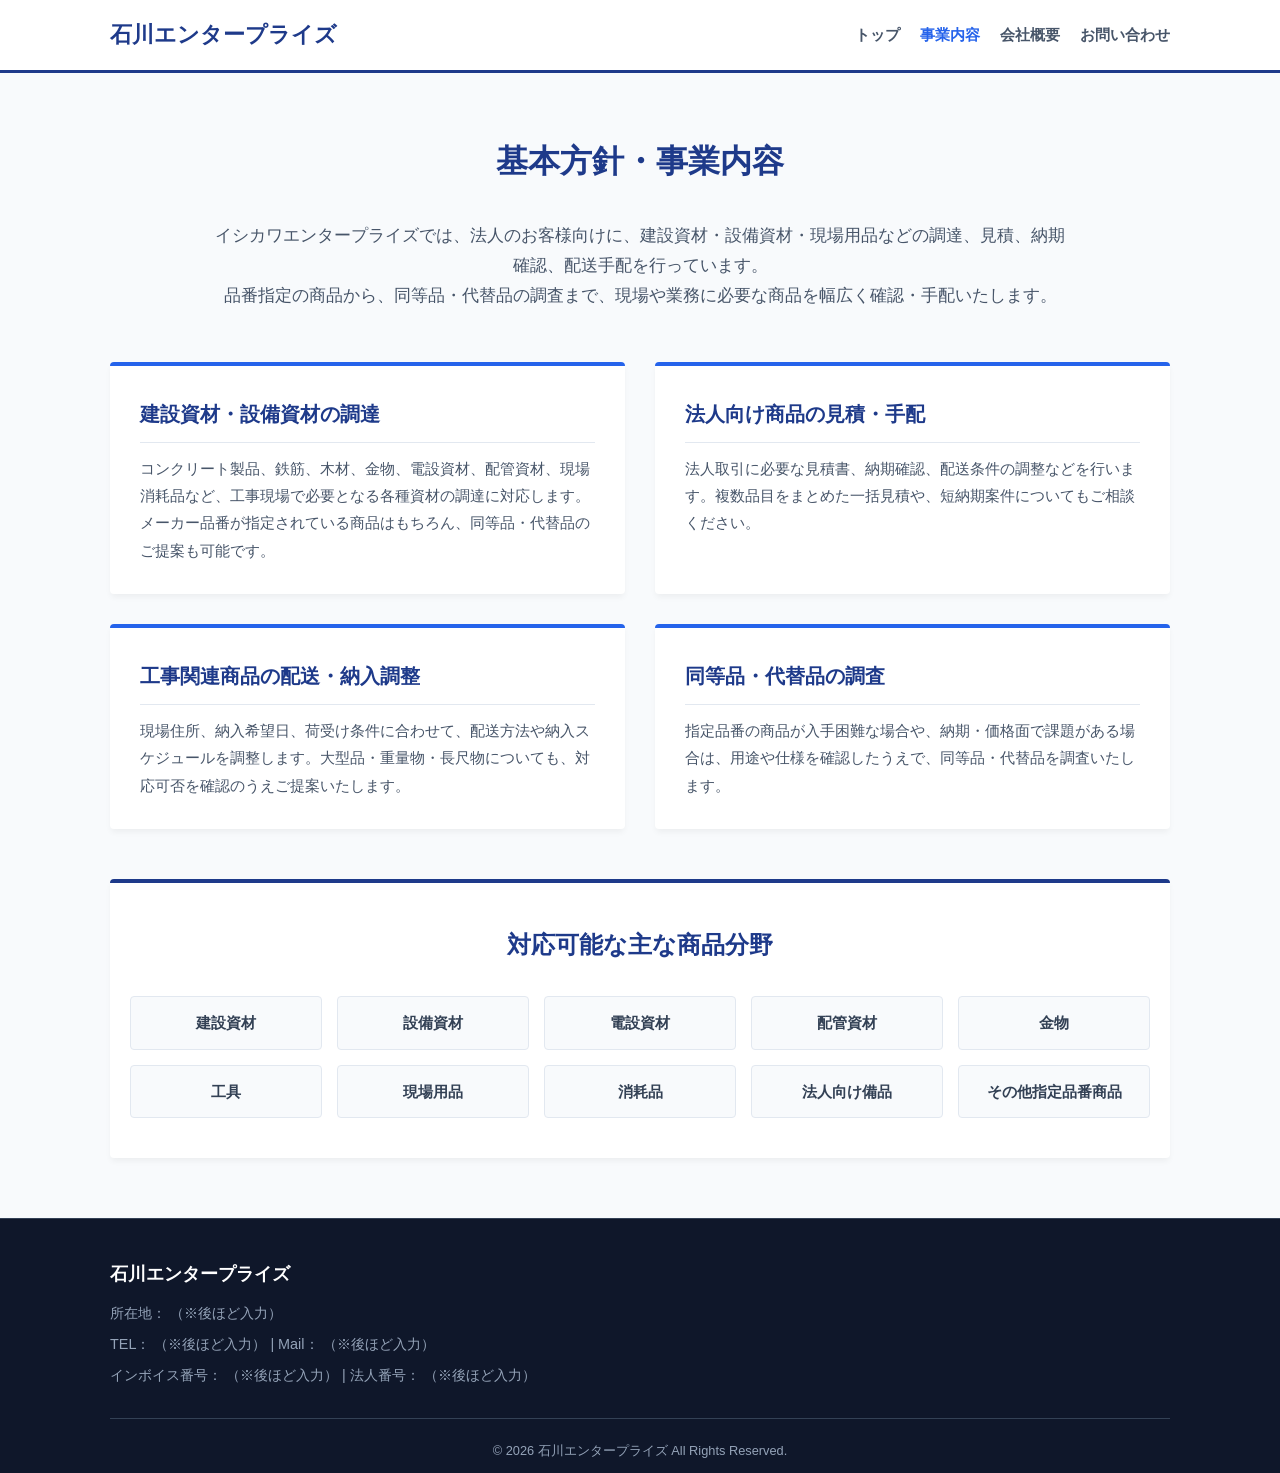
==== business.html @ 78348471 "全4Pの作成完了（お問い合わせフォーム追加）" ====
<!DOCTYPE html>
<html lang="ja">
<head>
    <meta charset="UTF-8">
    <meta name="viewport" content="width=device-width, initial-scale=1.0">
    <title>事業内容｜イシカワエンタープライズ</title>
    <link rel="stylesheet" href="css/style.css">
</head>
<body>

    <header class="site-header">
        <div class="header-container">
            <h1 class="logo">石川エンタープライズ</h1>
            <nav class="nav-menu">
                <ul>
                    <li><a href="index.html">トップ</a></li>
                    <li><a href="business.html" class="active">事業内容</a></li>
                    <li><a href="company.html">会社概要</a></li>
                    <li><a href="contact.html">お問い合わせ</a></li>
                </ul>
            </nav>
        </div>
    </header>

    <main class="container">
        <h2 class="text-center" style="color: #1e3a8a; margin-bottom: 30px; font-size: 2rem;">基本方針・事業内容</h2>
        
        <p class="text-center" style="max-width: 850px; margin: 0 auto 50px; color: #475569; font-size: 1.05rem;">
            イシカワエンタープライズでは、法人のお客様向けに、建設資材・設備資材・現場用品などの調達、見積、納期確認、配送手配を行っています。<br>
            品番指定の商品から、同等品・代替品の調査まで、現場や業務に必要な商品を幅広く確認・手配いたします。
        </p>

        <div class="grids" style="margin-bottom: 30px;">
            <div class="card-box">
                <h3 style="font-size: 1.25rem; margin-bottom: 12px;">建設資材・設備資材の調達</h3>
                <p style="font-size: 0.95rem; color: #475569;">コンクリート製品、鉄筋、木材、金物、電設資材、配管資材、現場消耗品など、工事現場で必要となる各種資材の調達に対応します。メーカー品番が指定されている商品はもちろん、同等品・代替品のご提案も可能です。</p>
            </div>
            <div class="card-box">
                <h3 style="font-size: 1.25rem; margin-bottom: 12px;">法人向け商品の見積・手配</h3>
                <p style="font-size: 0.95rem; color: #475569;">法人取引に必要な見積書、納期確認、配送条件の調整などを行います。複数品目をまとめた一括見積や、短納期案件についてもご相談ください。</p>
            </div>
        </div>

        <div class="grids" style="margin-bottom: 50px;">
            <div class="card-box">
                <h3 style="font-size: 1.25rem; margin-bottom: 12px;">工事関連商品の配送・納入調整</h3>
                <p style="font-size: 0.95rem; color: #475569;">現場住所、納入希望日、荷受け条件に合わせて、配送方法や納入スケジュールを調整します。大型品・重量物・長尺物についても、対応可否を確認のうえご提案いたします。</p>
            </div>
            <div class="card-box">
                <h3 style="font-size: 1.25rem; margin-bottom: 12px;">同等品・代替品の調査</h3>
                <p style="font-size: 0.95rem; color: #475569;">指定品番の商品が入手困難な場合や、納期・価格面で課題がある場合は、用途や仕様を確認したうえで、同等品・代替品を調査いたします。</p>
            </div>
        </div>

        <section style="background: #ffffff; padding: 40px 20px; border-radius: 4px; box-shadow: 0 4px 6px -1px rgba(0,0,0,0.05); border-top: 4px solid #1e3a8a; margin-top: 40px;">
            <h3 style="color: #1e3a8a; text-align: center; margin-bottom: 30px; font-size: 1.5rem;">対応可能な主な商品分野</h3>
            
            <div style="display: grid; grid-template-columns: repeat(auto-fit, minmax(180px, 1fr)); gap: 15px; text-align: center; font-weight: bold; color: #334155; font-size: 0.95rem;">
                <div style="background: #f8fafc; padding: 12px; border-radius: 4px; border: 1px solid #e2e8f0;">建設資材</div>
                <div style="background: #f8fafc; padding: 12px; border-radius: 4px; border: 1px solid #e2e8f0;">設備資材</div>
                <div style="background: #f8fafc; padding: 12px; border-radius: 4px; border: 1px solid #e2e8f0;">電設資材</div>
                <div style="background: #f8fafc; padding: 12px; border-radius: 4px; border: 1px solid #e2e8f0;">配管資材</div>
                <div style="background: #f8fafc; padding: 12px; border-radius: 4px; border: 1px solid #e2e8f0;">金物</div>
                <div style="background: #f8fafc; padding: 12px; border-radius: 4px; border: 1px solid #e2e8f0;">工具</div>
                <div style="background: #f8fafc; padding: 12px; border-radius: 4px; border: 1px solid #e2e8f0;">現場用品</div>
                <div style="background: #f8fafc; padding: 12px; border-radius: 4px; border: 1px solid #e2e8f0;">消耗品</div>
                <div style="background: #f8fafc; padding: 12px; border-radius: 4px; border: 1px solid #e2e8f0;">法人向け備品</div>
                <div style="background: #f8fafc; padding: 12px; border-radius: 4px; border: 1px solid #e2e8f0;">その他指定品番商品</div>
            </div>
        </section>
    </main>

    <footer class="site-footer">
        <div class="container" style="padding: 40px 20px 10px;">
            <div class="footer-info">
                <h4>石川エンタープライズ</h4>
                <p>所在地： （※後ほど入力）</p>
                <p>TEL： （※後ほど入力） | Mail： （※後ほど入力）</p>
                <p>インボイス番号： （※後ほど入力） | 法人番号： （※後ほど入力）</p>
            </div>
            <p class="copyright">© 2026 石川エンタープライズ All Rights Reserved.</p>
        </div>
    </footer>

</body>
</html>
---- css/style.css ----
/* 全体設定 */
* {
    box-sizing: border-box;
    margin: 0;
    padding: 0;
}
body {
    font-family: "Helvetica Neue", Arial, "Hiragino Kaku Gothic ProN", "Hiragino Sans", Meiryo, sans-serif;
    color: #334155;
    background-color: #f8fafc; /* 薄いグレー */
    line-height: 1.8;
}
.container {
    width: 100%;
    max-width: 1100px;
    margin: 0 auto;
    padding: 60px 20px;
}
.text-center { text-align: center; }

/* ヘッダー */
.site-header {
    background-color: #ffffff;
    border-bottom: 3px solid #1e3a8a; /* 堅実な紺色 */
    position: sticky;
    top: 0;
    z-index: 100;
}
.header-container {
    max-width: 1100px;
    margin: 0 auto;
    display: flex;
    justify-content: space-between;
    align-items: center;
    padding: 15px 20px;
}
.logo {
    font-size: 1.4rem;
    color: #1e3a8a;
    font-weight: bold;
}
.nav-menu ul {
    display: flex;
    list-style: none;
}
.nav-menu ul li { margin-left: 20px; }
.nav-menu ul li a {
    text-decoration: none;
    color: #475569;
    font-weight: bold;
    font-size: 0.95rem;
    transition: color 0.3s;
}
.nav-menu ul li a:hover, .nav-menu ul li a.active {
    color: #2563eb; /* 誠実な青 */
}

/* ヒーローページ（メインビジュアル） */
.hero-section {
    position: relative;
    height: 60vh;
    min-height: 400px;
    /* 背景画像（imagesフォルダにhero.jpgを入れる、無ければ紺色のグラデーションになります） */
    background: url('../images/hero.jpg') no-repeat center center/cover;
    background-color: #0f172a; 
    display: flex;
    align-items: center;
    justify-content: center;
    text-align: center;
    color: #ffffff;
}
.hero-overlay {
    position: absolute;
    top: 0; left: 0; width: 100%; height: 100%;
    background: rgba(15, 23, 42, 0.7); /* 写真の上に重ねる紺色のフィルター */
}
.hero-content {
    position: relative;
    z-index: 1;
    padding: 0 20px;
}
.hero-content h2 {
    font-size: 2rem;
    line-height: 1.5;
    margin-bottom: 15px;
    font-weight: bold;
}
.hero-content p {
    font-size: 1.1rem;
    color: #94a3b8;
    letter-spacing: 0.05em;
}

/* 紹介文 */
.intro-sectioncontainer {
    background-color: #ffffff;
    text-align: center;
}
.lead-text {
    font-size: 1.25rem;
    color: #1e3a8a;
    font-weight: bold;
    margin-bottom: 20px;
}
.body-text {
    max-width: 800px;
    margin: 0 auto;
    color: #475569;
}

/* グリッドカード */
.grids {
    display: flex;
    gap: 30px;
}
.card-box {
    flex: 1;
    background: #ffffff;
    padding: 30px;
    border-radius: 4px;
    border-top: 4px solid #2563eb;
    box-shadow: 0 4px 6px -1px rgba(0,0,0,0.05);
}
.card-box h3 {
    color: #1e3a8a;
    margin-bottom: 15px;
    border-bottom: 1px solid #e2e8f0;
    padding-bottom: 10px;
}
.card-box ul {
    list-style-type: '✓ ';
    margin-left: 20px;
    color: #475569;
}
.card-box ul li { margin-bottom: 8px; }

/* 簡易会社概要テーブル */
.summary-section { background-color: #ffffff; }
.summary-section h3 {
    text-align: center;
    color: #1e3a8a;
    font-size: 1.6rem;
    margin-bottom: 30px;
}
.summary-table {
    width: 100%;
    max-width: 700px;
    margin: 0 auto 30px;
    border-collapse: collapse;
}
.summary-table th, .summary-table td {
    padding: 12px 15px;
    border-bottom: 1px solid #e2e8f0;
    text-align: left;
}
.summary-table th {
    width: 25%;
    color: #1e3a8a;
    background-color: #f8fafc;
}

/* ボタン */
.btn {
    display: inline-block;
    padding: 12px 35px;
    text-decoration: none;
    font-weight: bold;
    border-radius: 4px;
    transition: background 0.3s;
}
.btn-primary {
    background-color: #2563eb;
    color: #ffffff;
}
.btn-primary:hover { background-color: #1d4ed8; }
.btn-secondary {
    background-color: #475569;
    color: #ffffff;
}
.btn-secondary:hover { background-color: #334155; }

/* CTAセクション（お問い合わせ導線） */
.cta-section {
    background-color: #1e3a8a;
    color: #ffffff;
}
.cta-section p {
    font-size: 1.2rem;
    margin-bottom: 20px;
}

/* フッター */
.site-footer {
    background-color: #0f172a;
    color: #94a3b8;
    font-size: 0.9rem;
    border-top: 1px solid #334155;
}
.footer-info h4 {
    color: #ffffff;
    margin-bottom: 10px;
    font-size: 1.1rem;
}
.footer-info p { margin-bottom: 5px; }
.copyright {
    margin-top: 30px;
    text-align: center;
    font-size: 0.8rem;
    border-top: 1px solid #334155;
    padding-top: 20px;
}

/* スマートフォン対応（レスポンシブ） */
@media (max-width: 768px) {
    .header-container { flex-direction: column; text-align: center; }
    .nav-menu { margin-top: 15px; width: 100%; }
    .nav-menu ul { justify-content: space-around; }
    .nav-menu ul li { margin: 0; }
    .hero-content h2 { font-size: 1.4rem; }
    .grids { flex-direction: column; }
    .summary-table th, .summary-table td { display: block; width: 100%; }
    .summary-table th { background-color: #1e3a8a; color: #ffffff; }
}
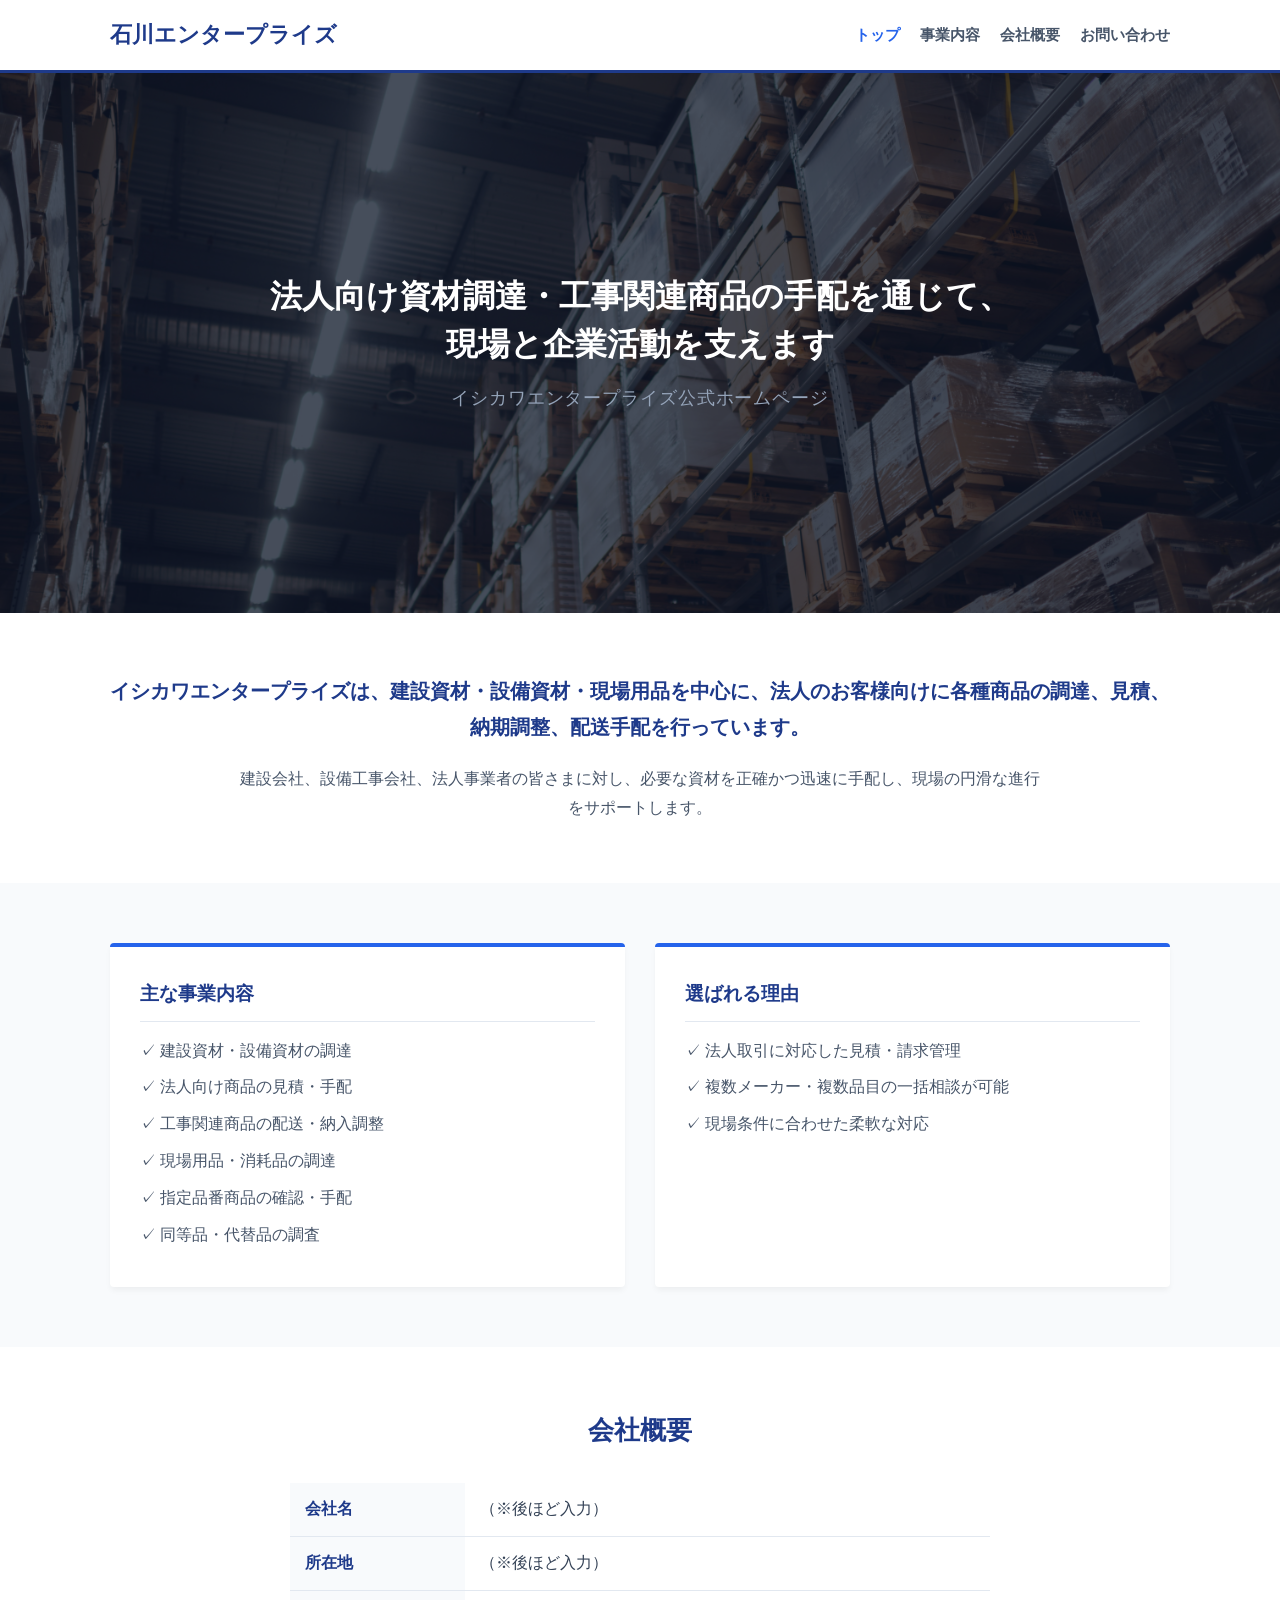
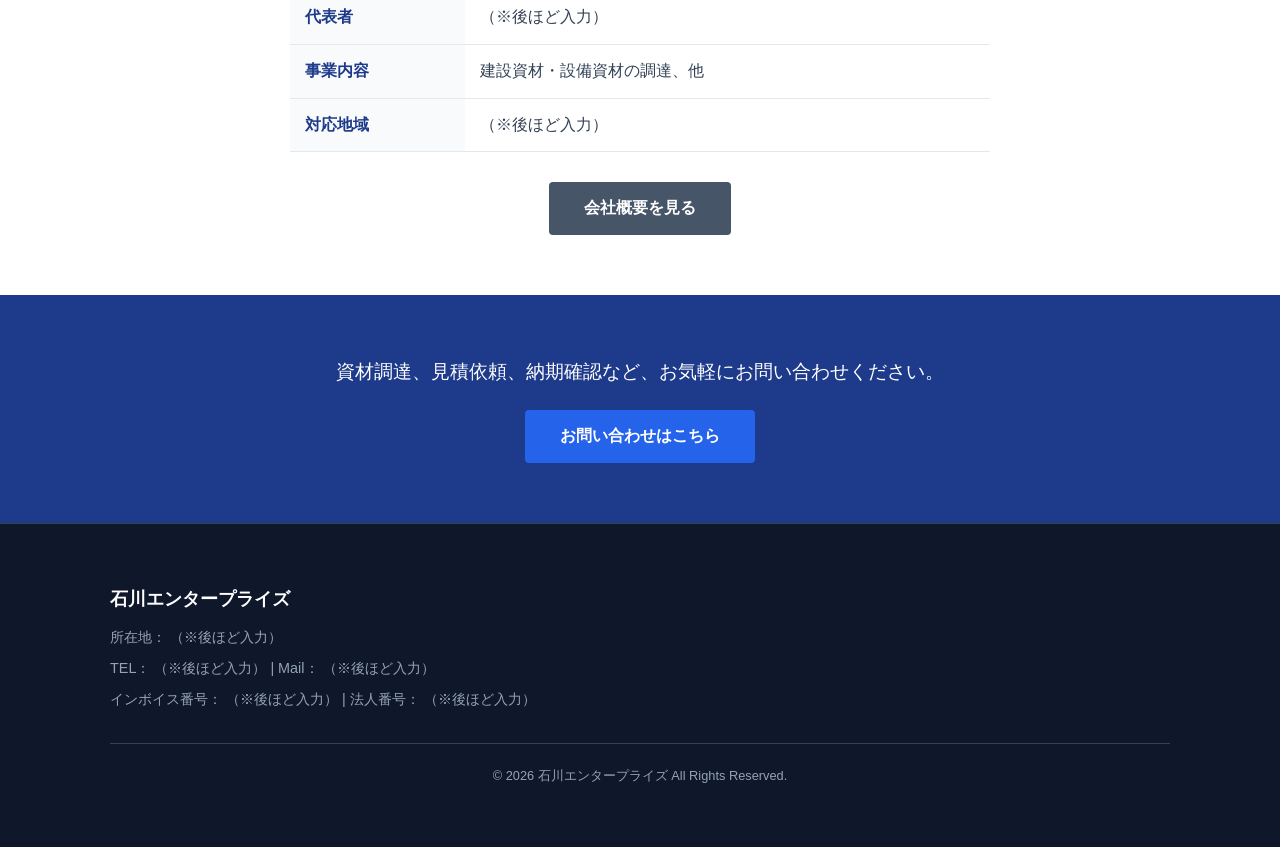
==== commit 2f4c5c41: "全ページのヘッダーロゴをリンク化（丸ごと差し替え版）" ====
--- a/business.html
+++ b/business.html
@@ -3,18 +3,19 @@
 <head>
     <meta charset="UTF-8">
     <meta name="viewport" content="width=device-width, initial-scale=1.0">
-    <title>事業内容｜イシカワエンタープライズ</title>
+    <title>イシカワエンタープライズ｜法人向け資材調達・工事関連商品の手配</title>
+    <meta name="description" content="イシカワエンタープライズは、建設資材・設備資材・現場用品を中心に、法人向けの資材調達、見積、納期確認、配送手配を行っています。">
     <link rel="stylesheet" href="css/style.css">
 </head>
 <body>
 
     <header class="site-header">
         <div class="header-container">
-            <h1 class="logo">石川エンタープライズ</h1>
+            <h1 class="logo"><a href="index.html">石川エンタープライズ</a></h1>
             <nav class="nav-menu">
                 <ul>
-                    <li><a href="index.html">トップ</a></li>
-                    <li><a href="business.html" class="active">事業内容</a></li>
+                    <li><a href="index.html" class="active">トップ</a></li>
+                    <li><a href="business.html">事業内容</a></li>
                     <li><a href="company.html">会社概要</a></li>
                     <li><a href="contact.html">お問い合わせ</a></li>
                 </ul>
@@ -22,56 +23,74 @@
         </div>
     </header>
 
-    <main class="container">
-        <h2 class="text-center" style="color: #1e3a8a; margin-bottom: 30px; font-size: 2rem;">基本方針・事業内容</h2>
-        
-        <p class="text-center" style="max-width: 850px; margin: 0 auto 50px; color: #475569; font-size: 1.05rem;">
-            イシカワエンタープライズでは、法人のお客様向けに、建設資材・設備資材・現場用品などの調達、見積、納期確認、配送手配を行っています。<br>
-            品番指定の商品から、同等品・代替品の調査まで、現場や業務に必要な商品を幅広く確認・手配いたします。
-        </p>
+    <section class="hero-section">
+        <div class="hero-overlay"></div>
+        <div class="hero-content">
+            <h2>法人向け資材調達・工事関連商品の手配を通じて、<br>現場と企業活動を支えます</h2>
+            <p>イシカワエンタープライズ公式ホームページ</p>
+        </div>
+    </section>
 
-        <div class="grids" style="margin-bottom: 30px;">
+    <section class="intro-sectioncontainer">
+        <div class="container">
+            <p class="lead-text">
+                イシカワエンタープライズは、建設資材・設備資材・現場用品を中心に、法人のお客様向けに各種商品の調達、見積、納期調整、配送手配を行っています。
+            </p>
+            <p class="body-text">
+                建設会社、設備工事会社、法人事業者の皆さまに対し、必要な資材を正確かつ迅速に手配し、現場の円滑な進行をサポートします。
+            </p>
+        </div>
+    </section>
+
+    <section class="features-section">
+        <div class="container grids">
             <div class="card-box">
-                <h3 style="font-size: 1.25rem; margin-bottom: 12px;">建設資材・設備資材の調達</h3>
-                <p style="font-size: 0.95rem; color: #475569;">コンクリート製品、鉄筋、木材、金物、電設資材、配管資材、現場消耗品など、工事現場で必要となる各種資材の調達に対応します。メーカー品番が指定されている商品はもちろん、同等品・代替品のご提案も可能です。</p>
+                <h3>主な事業内容</h3>
+                <ul>
+                    <li>建設資材・設備資材の調達</li>
+                    <li>法人向け商品の見積・手配</li>
+                    <li>工事関連商品の配送・納入調整</li>
+                    <li>現場用品・消耗品の調達</li>
+                    <li>指定品番商品の確認・手配</li>
+                    <li>同等品・代替品の調査</li>
+                </ul>
             </div>
             <div class="card-box">
-                <h3 style="font-size: 1.25rem; margin-bottom: 12px;">法人向け商品の見積・手配</h3>
-                <p style="font-size: 0.95rem; color: #475569;">法人取引に必要な見積書、納期確認、配送条件の調整などを行います。複数品目をまとめた一括見積や、短納期案件についてもご相談ください。</p>
+                <h3>選ばれる理由</h3>
+                <ul>
+                    <li>法人取引に対応した見積・請求管理</li>
+                    <li>複数メーカー・複数品目の一括相談が可能</li>
+                    <li>現場条件に合わせた柔軟な対応</li>
+                </ul>
             </div>
         </div>
+    </section>
 
-        <div class="grids" style="margin-bottom: 50px;">
-            <div class="card-box">
-                <h3 style="font-size: 1.25rem; margin-bottom: 12px;">工事関連商品の配送・納入調整</h3>
-                <p style="font-size: 0.95rem; color: #475569;">現場住所、納入希望日、荷受け条件に合わせて、配送方法や納入スケジュールを調整します。大型品・重量物・長尺物についても、対応可否を確認のうえご提案いたします。</p>
-            </div>
-            <div class="card-box">
-                <h3 style="font-size: 1.25rem; margin-bottom: 12px;">同等品・代替品の調査</h3>
-                <p style="font-size: 0.95rem; color: #475569;">指定品番の商品が入手困難な場合や、納期・価格面で課題がある場合は、用途や仕様を確認したうえで、同等品・代替品を調査いたします。</p>
+    <section class="summary-section">
+        <div class="container">
+            <h3>会社概要</h3>
+            <table class="summary-table">
+                <tr><th>会社名</th><td>（※後ほど入力）</td></tr>
+                <tr><th>所在地</th><td>（※後ほど入力）</td></tr>
+                <tr><th>代表者</th><td>（※後ほど入力）</td></tr>
+                <tr><th>事業内容</th><td>建設資材・設備資材の調達、他</td></tr>
+                <tr><th>対応地域</th><td>（※後ほど入力）</td></tr>
+            </table>
+            <div class="text-center">
+                <a href="company.html" class="btn btn-secondary">会社概要を見る</a>
             </div>
         </div>
+    </section>
 
-        <section style="background: #ffffff; padding: 40px 20px; border-radius: 4px; box-shadow: 0 4px 6px -1px rgba(0,0,0,0.05); border-top: 4px solid #1e3a8a; margin-top: 40px;">
-            <h3 style="color: #1e3a8a; text-align: center; margin-bottom: 30px; font-size: 1.5rem;">対応可能な主な商品分野</h3>
-            
-            <div style="display: grid; grid-template-columns: repeat(auto-fit, minmax(180px, 1fr)); gap: 15px; text-align: center; font-weight: bold; color: #334155; font-size: 0.95rem;">
-                <div style="background: #f8fafc; padding: 12px; border-radius: 4px; border: 1px solid #e2e8f0;">建設資材</div>
-                <div style="background: #f8fafc; padding: 12px; border-radius: 4px; border: 1px solid #e2e8f0;">設備資材</div>
-                <div style="background: #f8fafc; padding: 12px; border-radius: 4px; border: 1px solid #e2e8f0;">電設資材</div>
-                <div style="background: #f8fafc; padding: 12px; border-radius: 4px; border: 1px solid #e2e8f0;">配管資材</div>
-                <div style="background: #f8fafc; padding: 12px; border-radius: 4px; border: 1px solid #e2e8f0;">金物</div>
-                <div style="background: #f8fafc; padding: 12px; border-radius: 4px; border: 1px solid #e2e8f0;">工具</div>
-                <div style="background: #f8fafc; padding: 12px; border-radius: 4px; border: 1px solid #e2e8f0;">現場用品</div>
-                <div style="background: #f8fafc; padding: 12px; border-radius: 4px; border: 1px solid #e2e8f0;">消耗品</div>
-                <div style="background: #f8fafc; padding: 12px; border-radius: 4px; border: 1px solid #e2e8f0;">法人向け備品</div>
-                <div style="background: #f8fafc; padding: 12px; border-radius: 4px; border: 1px solid #e2e8f0;">その他指定品番商品</div>
-            </div>
-        </section>
-    </main>
+    <section class="cta-section">
+        <div class="container text-center">
+            <p>資材調達、見積依頼、納期確認など、お気軽にお問い合わせください。</p>
+            <a href="contact.html" class="btn btn-primary">お問い合わせはこちら</a>
+        </div>
+    </section>
 
     <footer class="site-footer">
-        <div class="container" style="padding: 40px 20px 10px;">
+        <div class="container">
             <div class="footer-info">
                 <h4>石川エンタープライズ</h4>
                 <p>所在地： （※後ほど入力）</p>
--- a/css/style.css
+++ b/css/style.css
@@ -61,7 +61,7 @@
     height: 60vh;
     min-height: 400px;
     /* 背景画像（imagesフォルダにhero.jpgを入れる、無ければ紺色のグラデーションになります） */
-    background: url('../images/hero.jpg') no-repeat center center/cover;
+    background: url('../img/hero.jpg') no-repeat center center/cover;
     background-color: #0f172a; 
     display: flex;
     align-items: center;
@@ -220,4 +220,9 @@
     .grids { flex-direction: column; }
     .summary-table th, .summary-table td { display: block; width: 100%; }
     .summary-table th { background-color: #1e3a8a; color: #ffffff; }
+}
+/* ロゴのリンクを元の綺麗な色（紺色）にして下線を消す設定 */
+.logo a {
+    text-decoration: none;
+    color: inherit; /* 親要素の紺色をそのまま引き継ぎます */
 }
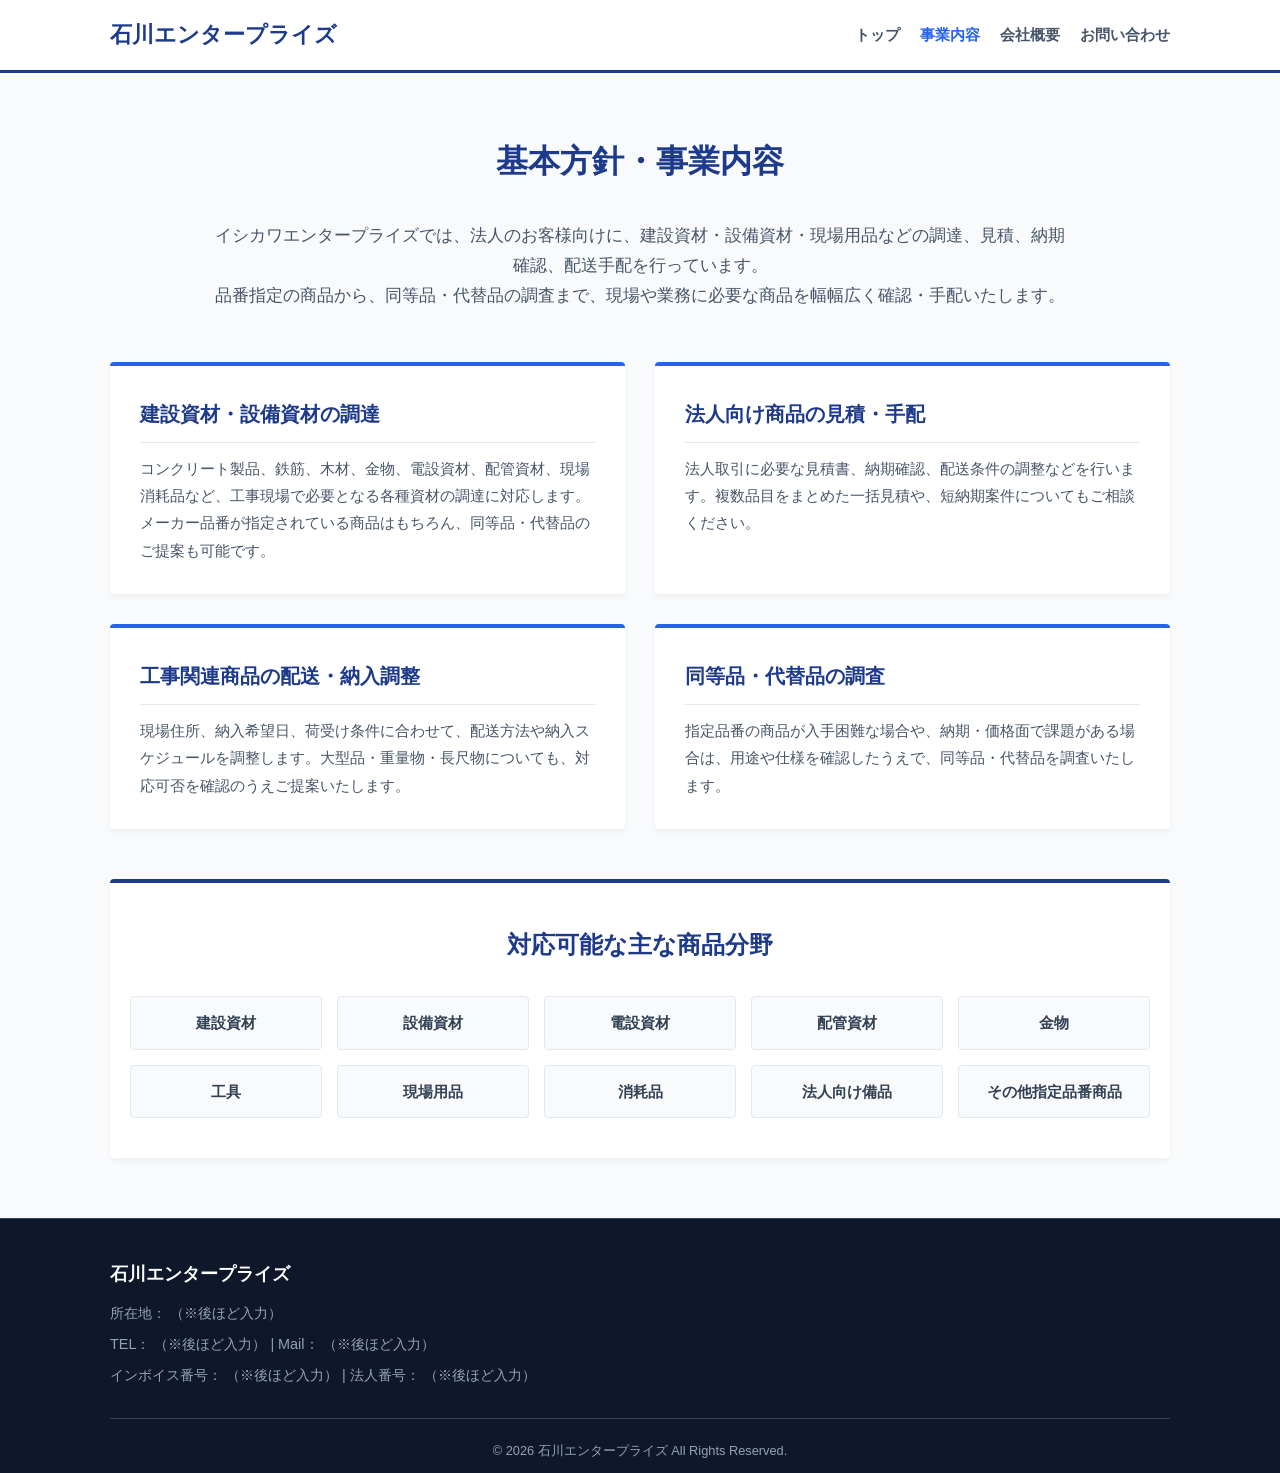
==== commit 0ebe2313: "事業内容page修正" ====
--- a/business.html
+++ b/business.html
@@ -3,8 +3,7 @@
 <head>
     <meta charset="UTF-8">
     <meta name="viewport" content="width=device-width, initial-scale=1.0">
-    <title>イシカワエンタープライズ｜法人向け資材調達・工事関連商品の手配</title>
-    <meta name="description" content="イシカワエンタープライズは、建設資材・設備資材・現場用品を中心に、法人向けの資材調達、見積、納期確認、配送手配を行っています。">
+    <title>事業内容｜イシカワエンタープライズ</title>
     <link rel="stylesheet" href="css/style.css">
 </head>
 <body>
@@ -14,8 +13,8 @@
             <h1 class="logo"><a href="index.html">石川エンタープライズ</a></h1>
             <nav class="nav-menu">
                 <ul>
-                    <li><a href="index.html" class="active">トップ</a></li>
-                    <li><a href="business.html">事業内容</a></li>
+                    <li><a href="index.html">トップ</a></li>
+                    <li><a href="business.html" class="active">事業内容</a></li>
                     <li><a href="company.html">会社概要</a></li>
                     <li><a href="contact.html">お問い合わせ</a></li>
                 </ul>
@@ -23,74 +22,56 @@
         </div>
     </header>
 
-    <section class="hero-section">
-        <div class="hero-overlay"></div>
-        <div class="hero-content">
-            <h2>法人向け資材調達・工事関連商品の手配を通じて、<br>現場と企業活動を支えます</h2>
-            <p>イシカワエンタープライズ公式ホームページ</p>
-        </div>
-    </section>
+    <main class="container">
+        <h2 class="text-center" style="color: #1e3a8a; margin-bottom: 30px; font-size: 2rem;">基本方針・事業内容</h2>
+        
+        <p class="text-center" style="max-width: 850px; margin: 0 auto 50px; color: #475569; font-size: 1.05rem;">
+            イシカワエンタープライズでは、法人のお客様向けに、建設資材・設備資材・現場用品などの調達、見積、納期確認、配送手配を行っています。<br>
+            品番指定の商品から、同等品・代替品の調査まで、現場や業務に必要な商品を幅幅広く確認・手配いたします。
+        </p>
 
-    <section class="intro-sectioncontainer">
-        <div class="container">
-            <p class="lead-text">
-                イシカワエンタープライズは、建設資材・設備資材・現場用品を中心に、法人のお客様向けに各種商品の調達、見積、納期調整、配送手配を行っています。
-            </p>
-            <p class="body-text">
-                建設会社、設備工事会社、法人事業者の皆さまに対し、必要な資材を正確かつ迅速に手配し、現場の円滑な進行をサポートします。
-            </p>
-        </div>
-    </section>
-
-    <section class="features-section">
-        <div class="container grids">
+        <div class="grids" style="margin-bottom: 30px;">
             <div class="card-box">
-                <h3>主な事業内容</h3>
-                <ul>
-                    <li>建設資材・設備資材の調達</li>
-                    <li>法人向け商品の見積・手配</li>
-                    <li>工事関連商品の配送・納入調整</li>
-                    <li>現場用品・消耗品の調達</li>
-                    <li>指定品番商品の確認・手配</li>
-                    <li>同等品・代替品の調査</li>
-                </ul>
+                <h3 style="font-size: 1.25rem; margin-bottom: 12px;">建設資材・設備資材の調達</h3>
+                <p style="font-size: 0.95rem; color: #475569;">コンクリート製品、鉄筋、木材、金物、電設資材、配管資材、現場消耗品など、工事現場で必要となる各種資材の調達に対応します。メーカー品番が指定されている商品はもちろん、同等品・代替品のご提案も可能です。</p>
             </div>
             <div class="card-box">
-                <h3>選ばれる理由</h3>
-                <ul>
-                    <li>法人取引に対応した見積・請求管理</li>
-                    <li>複数メーカー・複数品目の一括相談が可能</li>
-                    <li>現場条件に合わせた柔軟な対応</li>
-                </ul>
+                <h3 style="font-size: 1.25rem; margin-bottom: 12px;">法人向け商品の見積・手配</h3>
+                <p style="font-size: 0.95rem; color: #475569;">法人取引に必要な見積書、納期確認、配送条件の調整などを行います。複数品目をまとめた一括見積や、短納期案件についてもご相談ください。</p>
             </div>
         </div>
-    </section>
 
-    <section class="summary-section">
-        <div class="container">
-            <h3>会社概要</h3>
-            <table class="summary-table">
-                <tr><th>会社名</th><td>（※後ほど入力）</td></tr>
-                <tr><th>所在地</th><td>（※後ほど入力）</td></tr>
-                <tr><th>代表者</th><td>（※後ほど入力）</td></tr>
-                <tr><th>事業内容</th><td>建設資材・設備資材の調達、他</td></tr>
-                <tr><th>対応地域</th><td>（※後ほど入力）</td></tr>
-            </table>
-            <div class="text-center">
-                <a href="company.html" class="btn btn-secondary">会社概要を見る</a>
+        <div class="grids" style="margin-bottom: 50px;">
+            <div class="card-box">
+                <h3 style="font-size: 1.25rem; margin-bottom: 12px;">工事関連商品の配送・納入調整</h3>
+                <p style="font-size: 0.95rem; color: #475569;">現場住所、納入希望日、荷受け条件に合わせて、配送方法や納入スケジュールを調整します。大型品・重量物・長尺物についても、対応可否を確認のうえご提案いたします。</p>
+            </div>
+            <div class="card-box">
+                <h3 style="font-size: 1.25rem; margin-bottom: 12px;">同等品・代替品の調査</h3>
+                <p style="font-size: 0.95rem; color: #475569;">指定品番の商品が入手困難な場合や、納期・価格面で課題がある場合は、用途や仕様を確認したうえで、同等品・代替品を調査いたします。</p>
             </div>
         </div>
-    </section>
 
-    <section class="cta-section">
-        <div class="container text-center">
-            <p>資材調達、見積依頼、納期確認など、お気軽にお問い合わせください。</p>
-            <a href="contact.html" class="btn btn-primary">お問い合わせはこちら</a>
-        </div>
-    </section>
+        <section style="background: #ffffff; padding: 40px 20px; border-radius: 4px; box-shadow: 0 4px 6px -1px rgba(0,0,0,0.05); border-top: 4px solid #1e3a8a; margin-top: 40px;">
+            <h3 style="color: #1e3a8a; text-align: center; margin-bottom: 30px; font-size: 1.5rem;">対応可能な主な商品分野</h3>
+            
+            <div style="display: grid; grid-template-columns: repeat(auto-fit, minmax(180px, 1fr)); gap: 15px; text-align: center; font-weight: bold; color: #334155; font-size: 0.95rem;">
+                <div style="background: #f8fafc; padding: 12px; border-radius: 4px; border: 1px solid #e2e8f0;">建設資材</div>
+                <div style="background: #f8fafc; padding: 12px; border-radius: 4px; border: 1px solid #e2e8f0;">設備資材</div>
+                <div style="background: #f8fafc; padding: 12px; border-radius: 4px; border: 1px solid #e2e8f0;">電設資材</div>
+                <div style="background: #f8fafc; padding: 12px; border-radius: 4px; border: 1px solid #e2e8f0;">配管資材</div>
+                <div style="background: #f8fafc; padding: 12px; border-radius: 4px; border: 1px solid #e2e8f0;">金物</div>
+                <div style="background: #f8fafc; padding: 12px; border-radius: 4px; border: 1px solid #e2e8f0;">工具</div>
+                <div style="background: #f8fafc; padding: 12px; border-radius: 4px; border: 1px solid #e2e8f0;">現場用品</div>
+                <div style="background: #f8fafc; padding: 12px; border-radius: 4px; border: 1px solid #e2e8f0;">消耗品</div>
+                <div style="background: #f8fafc; padding: 12px; border-radius: 4px; border: 1px solid #e2e8f0;">法人向け備品</div>
+                <div style="background: #f8fafc; padding: 12px; border-radius: 4px; border: 1px solid #e2e8f0;">その他指定品番商品</div>
+            </div>
+        </section>
+    </main>
 
     <footer class="site-footer">
-        <div class="container">
+        <div class="container" style="padding: 40px 20px 10px;">
             <div class="footer-info">
                 <h4>石川エンタープライズ</h4>
                 <p>所在地： （※後ほど入力）</p>
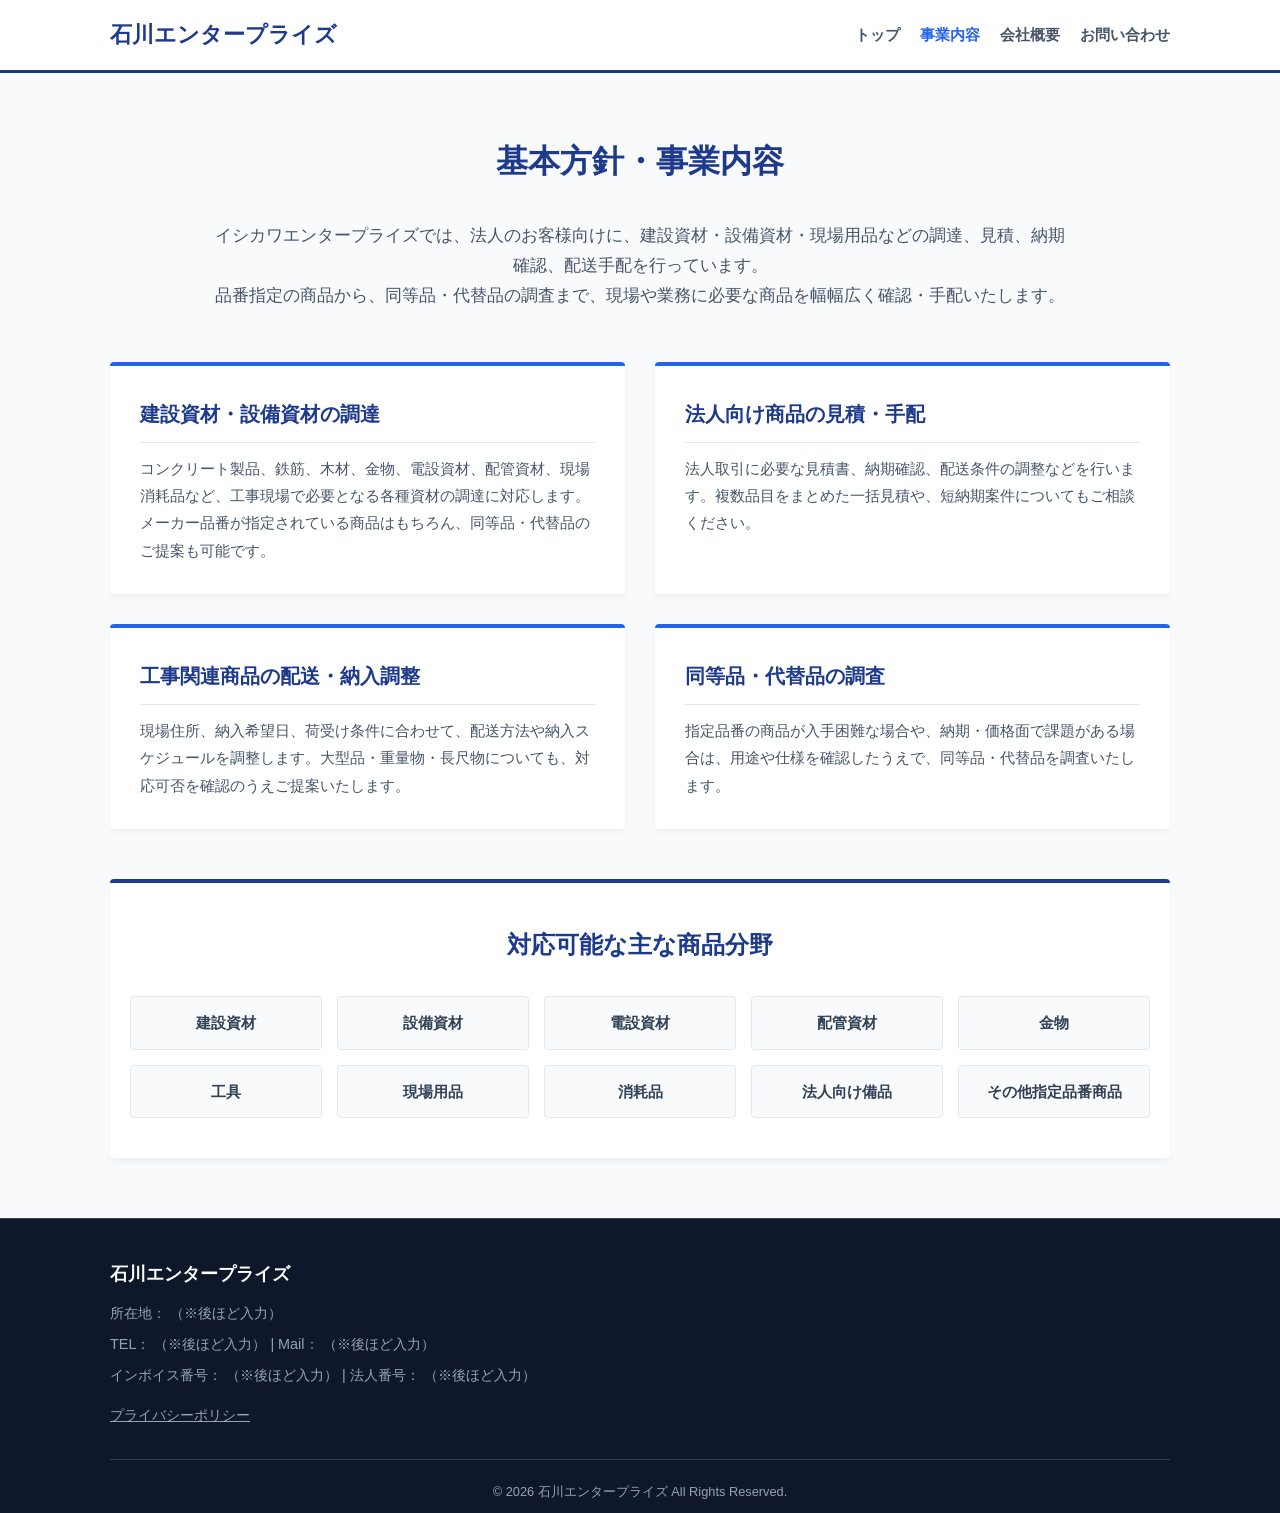
==== commit 941da2a5: "プライバシーポリシーページの追加とフッターリンクの設置" ====
--- a/business.html
+++ b/business.html
@@ -70,13 +70,14 @@
         </section>
     </main>
 
-    <footer class="site-footer">
+   <footer class="site-footer">
         <div class="container" style="padding: 40px 20px 10px;">
             <div class="footer-info">
                 <h4>石川エンタープライズ</h4>
                 <p>所在地： （※後ほど入力）</p>
                 <p>TEL： （※後ほど入力） | Mail： （※後ほど入力）</p>
                 <p>インボイス番号： （※後ほど入力） | 法人番号： （※後ほど入力）</p>
+                <p style="margin-top: 15px;"><a href="privacy.html" style="color: #94a3b8; text-decoration: underline; font-size: 0.85rem;">プライバシーポリシー</a></p>
             </div>
             <p class="copyright">© 2026 石川エンタープライズ All Rights Reserved.</p>
         </div>
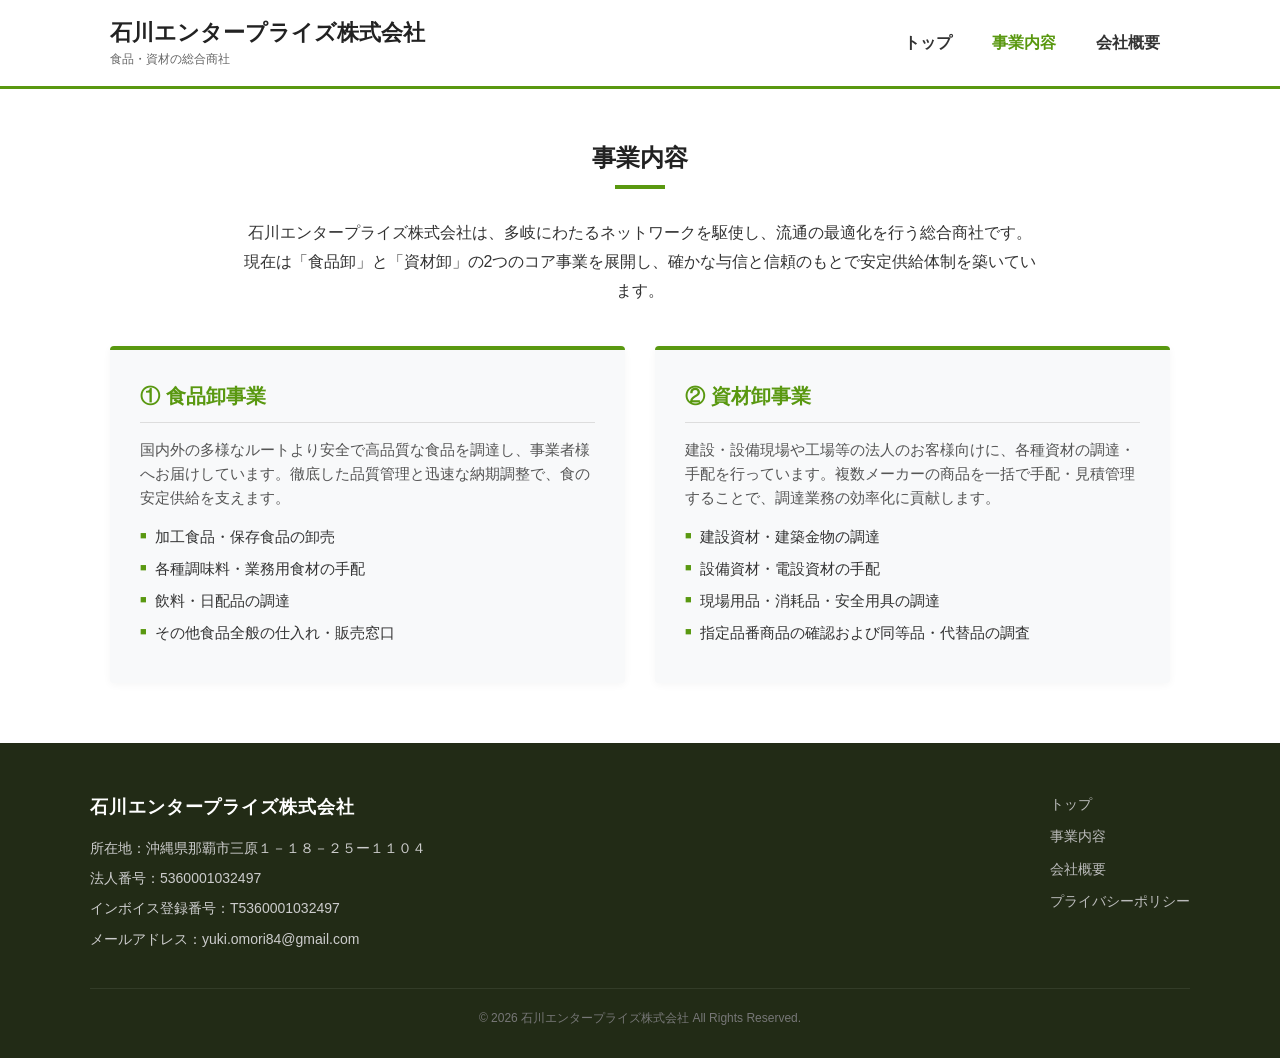
==== commit fe0845d8: "メールアドレスの追加と全体の最適化" ====
--- a/business.html
+++ b/business.html
@@ -3,85 +3,82 @@
 <head>
     <meta charset="UTF-8">
     <meta name="viewport" content="width=device-width, initial-scale=1.0">
-    <title>事業内容｜イシカワエンタープライズ</title>
+    <title>事業内容｜石川エンタープライズ株式会社</title>
     <link rel="stylesheet" href="css/style.css">
 </head>
 <body>
 
-    <header class="site-header">
-        <div class="header-container">
-            <h1 class="logo"><a href="index.html">石川エンタープライズ</a></h1>
-            <nav class="nav-menu">
-                <ul>
-                    <li><a href="index.html">トップ</a></li>
-                    <li><a href="business.html" class="active">事業内容</a></li>
-                    <li><a href="company.html">会社概要</a></li>
-                    <li><a href="contact.html">お問い合わせ</a></li>
-                </ul>
-            </nav>
+<header>
+    <div class="header-container">
+        <div class="logo">
+            <a href="index.html">石川エンタープライズ株式会社<span>食品・資材の総合商社</span></a>
         </div>
-    </header>
+        <nav>
+            <ul>
+                <li><a href="index.html">トップ</a></li>
+                <li><a href="business.html" class="active">事業内容</a></li>
+                <li><a href="company.html">会社概要</a></li>
+            </ul>
+        </nav>
+    </div>
+</header>
 
-    <main class="container">
-        <h2 class="text-center" style="color: #1e3a8a; margin-bottom: 30px; font-size: 2rem;">基本方針・事業内容</h2>
-        
-        <p class="text-center" style="max-width: 850px; margin: 0 auto 50px; color: #475569; font-size: 1.05rem;">
-            イシカワエンタープライズでは、法人のお客様向けに、建設資材・設備資材・現場用品などの調達、見積、納期確認、配送手配を行っています。<br>
-            品番指定の商品から、同等品・代替品の調査まで、現場や業務に必要な商品を幅幅広く確認・手配いたします。
+<main>
+    <section>
+        <h2 class="section-title">事業内容</h2>
+        <p class="intro-text">
+            石川エンタープライズ株式会社は、多岐にわたるネットワークを駆使し、流通の最適化を行う総合商社です。<br>
+            現在は「食品卸」と「資材卸」の2つのコア事業を展開し、確かな与信と信頼のもとで安定供給体制を築いています。
         </p>
 
-        <div class="grids" style="margin-bottom: 30px;">
-            <div class="card-box">
-                <h3 style="font-size: 1.25rem; margin-bottom: 12px;">建設資材・設備資材の調達</h3>
-                <p style="font-size: 0.95rem; color: #475569;">コンクリート製品、鉄筋、木材、金物、電設資材、配管資材、現場消耗品など、工事現場で必要となる各種資材の調達に対応します。メーカー品番が指定されている商品はもちろん、同等品・代替品のご提案も可能です。</p>
+        <div class="business-grid">
+            <div class="business-card">
+                <h3>① 食品卸事業</h3>
+                <p>国内外の多様なルートより安全で高品質な食品を調達し、事業者様へお届けしています。徹底した品質管理と迅速な納期調整で、食の安定供給を支えます。</p>
+                <ul>
+                    <li>加工食品・保存食品の卸売</li>
+                    <li>各種調味料・業務用食材の手配</li>
+                    <li>飲料・日配品の調達</li>
+                    <li>その他食品全般の仕入れ・販売窓口</li>
+                </ul>
             </div>
-            <div class="card-box">
-                <h3 style="font-size: 1.25rem; margin-bottom: 12px;">法人向け商品の見積・手配</h3>
-                <p style="font-size: 0.95rem; color: #475569;">法人取引に必要な見積書、納期確認、配送条件の調整などを行います。複数品目をまとめた一括見積や、短納期案件についてもご相談ください。</p>
+
+            <div class="business-card">
+                <h3>② 資材卸事業</h3>
+                <p>建設・設備現場や工場等の法人のお客様向けに、各種資材の調達・手配を行っています。複数メーカーの商品を一括で手配・見積管理することで、調達業務の効率化に貢献します。</p>
+                <ul>
+                    <li>建設資材・建築金物の調達</li>
+                    <li>設備資材・電設資材の手配</li>
+                    <li>現場用品・消耗品・安全用具の調達</li>
+                    <li>指定品番商品の確認および同等品・代替品の調査</li>
+                </ul>
             </div>
         </div>
+    </section>
+</main>
 
-        <div class="grids" style="margin-bottom: 50px;">
-            <div class="card-box">
-                <h3 style="font-size: 1.25rem; margin-bottom: 12px;">工事関連商品の配送・納入調整</h3>
-                <p style="font-size: 0.95rem; color: #475569;">現場住所、納入希望日、荷受け条件に合わせて、配送方法や納入スケジュールを調整します。大型品・重量物・長尺物についても、対応可否を確認のうえご提案いたします。</p>
-            </div>
-            <div class="card-box">
-                <h3 style="font-size: 1.25rem; margin-bottom: 12px;">同等品・代替品の調査</h3>
-                <p style="font-size: 0.95rem; color: #475569;">指定品番の商品が入手困難な場合や、納期・価格面で課題がある場合は、用途や仕様を確認したうえで、同等品・代替品を調査いたします。</p>
-            </div>
+<footer>
+    <div class="footer-container">
+        <div class="footer-info">
+            <h4>石川エンタープライズ株式会社</h4>
+            <p>所在地：沖縄県那覇市三原１－１８－２５ー１１０４</p>
+            <p>法人番号：5360001032497</p>
+            <p>インボイス登録番号：T5360001032497</p>
+            <p>メールアドレス：yuki.omori84@gmail.com</p>
         </div>
-
-        <section style="background: #ffffff; padding: 40px 20px; border-radius: 4px; box-shadow: 0 4px 6px -1px rgba(0,0,0,0.05); border-top: 4px solid #1e3a8a; margin-top: 40px;">
-            <h3 style="color: #1e3a8a; text-align: center; margin-bottom: 30px; font-size: 1.5rem;">対応可能な主な商品分野</h3>
-            
-            <div style="display: grid; grid-template-columns: repeat(auto-fit, minmax(180px, 1fr)); gap: 15px; text-align: center; font-weight: bold; color: #334155; font-size: 0.95rem;">
-                <div style="background: #f8fafc; padding: 12px; border-radius: 4px; border: 1px solid #e2e8f0;">建設資材</div>
-                <div style="background: #f8fafc; padding: 12px; border-radius: 4px; border: 1px solid #e2e8f0;">設備資材</div>
-                <div style="background: #f8fafc; padding: 12px; border-radius: 4px; border: 1px solid #e2e8f0;">電設資材</div>
-                <div style="background: #f8fafc; padding: 12px; border-radius: 4px; border: 1px solid #e2e8f0;">配管資材</div>
-                <div style="background: #f8fafc; padding: 12px; border-radius: 4px; border: 1px solid #e2e8f0;">金物</div>
-                <div style="background: #f8fafc; padding: 12px; border-radius: 4px; border: 1px solid #e2e8f0;">工具</div>
-                <div style="background: #f8fafc; padding: 12px; border-radius: 4px; border: 1px solid #e2e8f0;">現場用品</div>
-                <div style="background: #f8fafc; padding: 12px; border-radius: 4px; border: 1px solid #e2e8f0;">消耗品</div>
-                <div style="background: #f8fafc; padding: 12px; border-radius: 4px; border: 1px solid #e2e8f0;">法人向け備品</div>
-                <div style="background: #f8fafc; padding: 12px; border-radius: 4px; border: 1px solid #e2e8f0;">その他指定品番商品</div>
-            </div>
-        </section>
-    </main>
-
-   <footer class="site-footer">
-        <div class="container" style="padding: 40px 20px 10px;">
-            <div class="footer-info">
-                <h4>石川エンタープライズ</h4>
-                <p>所在地： （※後ほど入力）</p>
-                <p>TEL： （※後ほど入力） | Mail： （※後ほど入力）</p>
-                <p>インボイス番号： （※後ほど入力） | 法人番号： （※後ほど入力）</p>
-                <p style="margin-top: 15px;"><a href="privacy.html" style="color: #94a3b8; text-decoration: underline; font-size: 0.85rem;">プライバシーポリシー</a></p>
-            </div>
-            <p class="copyright">© 2026 石川エンタープライズ All Rights Reserved.</p>
+        <div class="footer-links">
+            <ul>
+                <li><a href="index.html">トップ</a></li>
+                <li><a href="business.html">事業内容</a></li>
+                <li><a href="company.html">会社概要</a></li>
+                <li><a href="privacy.html">プライバシーポリシー</a></li>
+            </ul>
         </div>
-    </footer>
+    </div>
+    <div class="footer-bottom">
+        <p>&copy; 2026 石川エンタープライズ株式会社 All Rights Reserved.</p>
+    </div>
+</footer>
 
 </body>
 </html>
--- a/css/style.css
+++ b/css/style.css
@@ -1,228 +1,336 @@
-/* 全体設定 */
+:root {
+    --main-color: #599810;
+    --main-color-hover: #43730c;
+    --text-color: #333333;
+    --bg-light: #f8f9fa;
+    --bg-footer: #222b16;
+    --border-color: #dddddd;
+}
+
 * {
     box-sizing: border-box;
     margin: 0;
     padding: 0;
 }
+
 body {
     font-family: "Helvetica Neue", Arial, "Hiragino Kaku Gothic ProN", "Hiragino Sans", Meiryo, sans-serif;
-    color: #334155;
-    background-color: #f8fafc; /* 薄いグレー */
-    line-height: 1.8;
-}
-.container {
-    width: 100%;
-    max-width: 1100px;
-    margin: 0 auto;
-    padding: 60px 20px;
-}
-.text-center { text-align: center; }
-
-/* ヘッダー */
-.site-header {
+    color: var(--text-color);
+    line-height: 1.6;
     background-color: #ffffff;
-    border-bottom: 3px solid #1e3a8a; /* 堅実な紺色 */
+}
+
+a {
+    color: inherit;
+    text-decoration: none;
+}
+
+ul {
+    list-style: none;
+}
+
+/* Header */
+header {
+    background-color: #ffffff;
+    border-bottom: 3px solid var(--main-color);
     position: sticky;
     top: 0;
     z-index: 100;
 }
+
 .header-container {
+    max-width: 1100px;
+    margin: 0 auto;
+    padding: 20px;
+    display: flex;
+    justify-content: space-between;
+    align-items: center;
+    flex-wrap: wrap;
+}
+
+.logo a {
+    font-size: 22px;
+    font-weight: bold;
+    color: #222222;
+    line-height: 1.2;
+}
+
+.logo span {
+    font-size: 12px;
+    display: block;
+    color: #666666;
+    font-weight: normal;
+    margin-top: 4px;
+}
+
+nav ul {
+    display: flex;
+    gap: 20px;
+}
+
+nav a {
+    font-weight: bold;
+    padding: 5px 10px;
+    transition: color 0.3s;
+}
+
+nav a:hover, nav a.active {
+    color: var(--main-color);
+}
+
+/* Hero Section */
+.hero {
+    background-image: linear-gradient(rgba(0,0,0,0.45), rgba(0,0,0,0.45)), url('../img/hero.jpg');
+    background-size: cover;
+    background-position: center;
+    background-color: var(--main-color);
+    color: #ffffff;
+    text-align: center;
+    padding: 120px 20px;
+}
+
+.hero-content h2 {
+    font-size: 32px;
+    margin-bottom: 15px;
+    letter-spacing: 0.05em;
+}
+
+.hero-content p {
+    font-size: 18px;
+    max-width: 800px;
+    margin: 0 auto;
+    opacity: 0.9;
+}
+
+/* Main Layout */
+main {
+    max-width: 1100px;
+    margin: 50px auto;
+    padding: 0 20px;
+}
+
+section {
+    margin-bottom: 60px;
+}
+
+h2.section-title {
+    font-size: 24px;
+    position: relative;
+    padding-bottom: 12px;
+    margin-bottom: 30px;
+    text-align: center;
+    color: #222222;
+}
+
+h2.section-title::after {
+    content: '';
+    position: absolute;
+    bottom: 0;
+    left: 50%;
+    transform: translateX(-50%);
+    width: 50px;
+    height: 4px;
+    background-color: var(--main-color);
+}
+
+.intro-text {
+    text-align: center;
+    font-size: 16px;
+    max-width: 800px;
+    margin: 0 auto 40px auto;
+    line-height: 1.8;
+}
+
+/* Business Grid (2軸構成) */
+.business-grid {
+    display: grid;
+    grid-template-columns: repeat(auto-fit, minmax(340px, 1fr));
+    gap: 30px;
+    margin-top: 20px;
+}
+
+.business-card {
+    background-color: var(--bg-light);
+    border-top: 4px solid var(--main-color);
+    padding: 30px;
+    border-radius: 4px;
+    box-shadow: 0 2px 8px rgba(0,0,0,0.04);
+}
+
+.business-card h3 {
+    font-size: 20px;
+    margin-bottom: 15px;
+    color: var(--main-color);
+    border-bottom: 1px solid var(--border-color);
+    padding-bottom: 10px;
+}
+
+.business-card p {
+    font-size: 15px;
+    color: #555555;
+    margin-bottom: 15px;
+}
+
+.business-card ul {
+    margin-top: 10px;
+}
+
+.business-card li {
+    position: relative;
+    padding-left: 15px;
+    margin-bottom: 8px;
+    font-size: 15px;
+}
+
+.business-card li::before {
+    content: '■';
+    position: absolute;
+    left: 0;
+    color: var(--main-color);
+    font-size: 11px;
+    top: 2px;
+}
+
+/* Table Style */
+.table-container {
+    overflow-x: auto;
+    background: #ffffff;
+}
+
+table.company-table {
+    width: 100%;
+    border-collapse: collapse;
+    margin-top: 10px;
+}
+
+table.company-table th, table.company-table td {
+    border: 1px solid var(--border-color);
+    padding: 16px;
+    text-align: left;
+    font-size: 15px;
+}
+
+table.company-table th {
+    background-color: var(--bg-light);
+    width: 25%;
+    font-weight: bold;
+    color: #333333;
+}
+
+table.company-table td {
+    color: #444444;
+}
+
+/* Buttons */
+.btn-container {
+    text-align: center;
+    margin-top: 30px;
+}
+
+.btn {
+    display: inline-block;
+    background-color: var(--main-color);
+    color: #ffffff;
+    padding: 12px 35px;
+    border-radius: 4px;
+    font-weight: bold;
+    font-size: 15px;
+    transition: background-color 0.3s;
+}
+
+.btn:hover {
+    background-color: var(--main-color-hover);
+}
+
+/* Footer */
+footer {
+    background-color: var(--bg-footer);
+    color: #ffffff;
+    padding: 50px 20px 30px 20px;
+    font-size: 14px;
+}
+
+.footer-container {
     max-width: 1100px;
     margin: 0 auto;
     display: flex;
     justify-content: space-between;
-    align-items: center;
-    padding: 15px 20px;
-}
-.logo {
-    font-size: 1.4rem;
-    color: #1e3a8a;
-    font-weight: bold;
-}
-.nav-menu ul {
+    flex-wrap: wrap;
+    gap: 40px;
+}
+
+.footer-info h4 {
+    font-size: 18px;
+    margin-bottom: 15px;
+    letter-spacing: 0.05em;
+}
+
+.footer-info p {
+    margin-bottom: 8px;
+    color: #cccccc;
+}
+
+.footer-links ul {
     display: flex;
-    list-style: none;
-}
-.nav-menu ul li { margin-left: 20px; }
-.nav-menu ul li a {
-    text-decoration: none;
-    color: #475569;
-    font-weight: bold;
-    font-size: 0.95rem;
+    flex-direction: column;
+    gap: 10px;
+}
+
+.footer-links a {
+    color: #bbbbbb;
     transition: color 0.3s;
 }
-.nav-menu ul li a:hover, .nav-menu ul li a.active {
-    color: #2563eb; /* 誠実な青 */
-}
-
-/* ヒーローページ（メインビジュアル） */
-.hero-section {
-    position: relative;
-    height: 60vh;
-    min-height: 400px;
-    /* 背景画像（imagesフォルダにhero.jpgを入れる、無ければ紺色のグラデーションになります） */
-    background: url('../img/hero.jpg') no-repeat center center/cover;
-    background-color: #0f172a; 
-    display: flex;
-    align-items: center;
-    justify-content: center;
-    text-align: center;
+
+.footer-links a:hover {
     color: #ffffff;
-}
-.hero-overlay {
-    position: absolute;
-    top: 0; left: 0; width: 100%; height: 100%;
-    background: rgba(15, 23, 42, 0.7); /* 写真の上に重ねる紺色のフィルター */
-}
-.hero-content {
-    position: relative;
-    z-index: 1;
-    padding: 0 20px;
-}
-.hero-content h2 {
-    font-size: 2rem;
-    line-height: 1.5;
-    margin-bottom: 15px;
-    font-weight: bold;
-}
-.hero-content p {
-    font-size: 1.1rem;
-    color: #94a3b8;
-    letter-spacing: 0.05em;
-}
-
-/* 紹介文 */
-.intro-sectioncontainer {
-    background-color: #ffffff;
-    text-align: center;
-}
-.lead-text {
-    font-size: 1.25rem;
-    color: #1e3a8a;
-    font-weight: bold;
-    margin-bottom: 20px;
-}
-.body-text {
-    max-width: 800px;
-    margin: 0 auto;
-    color: #475569;
-}
-
-/* グリッドカード */
-.grids {
-    display: flex;
-    gap: 30px;
-}
-.card-box {
-    flex: 1;
-    background: #ffffff;
-    padding: 30px;
-    border-radius: 4px;
-    border-top: 4px solid #2563eb;
-    box-shadow: 0 4px 6px -1px rgba(0,0,0,0.05);
-}
-.card-box h3 {
-    color: #1e3a8a;
-    margin-bottom: 15px;
-    border-bottom: 1px solid #e2e8f0;
-    padding-bottom: 10px;
-}
-.card-box ul {
-    list-style-type: '✓ ';
-    margin-left: 20px;
-    color: #475569;
-}
-.card-box ul li { margin-bottom: 8px; }
-
-/* 簡易会社概要テーブル */
-.summary-section { background-color: #ffffff; }
-.summary-section h3 {
-    text-align: center;
-    color: #1e3a8a;
-    font-size: 1.6rem;
-    margin-bottom: 30px;
-}
-.summary-table {
-    width: 100%;
-    max-width: 700px;
-    margin: 0 auto 30px;
-    border-collapse: collapse;
-}
-.summary-table th, .summary-table td {
-    padding: 12px 15px;
-    border-bottom: 1px solid #e2e8f0;
-    text-align: left;
-}
-.summary-table th {
-    width: 25%;
-    color: #1e3a8a;
-    background-color: #f8fafc;
-}
-
-/* ボタン */
-.btn {
-    display: inline-block;
-    padding: 12px 35px;
-    text-decoration: none;
-    font-weight: bold;
-    border-radius: 4px;
-    transition: background 0.3s;
-}
-.btn-primary {
-    background-color: #2563eb;
-    color: #ffffff;
-}
-.btn-primary:hover { background-color: #1d4ed8; }
-.btn-secondary {
-    background-color: #475569;
-    color: #ffffff;
-}
-.btn-secondary:hover { background-color: #334155; }
-
-/* CTAセクション（お問い合わせ導線） */
-.cta-section {
-    background-color: #1e3a8a;
-    color: #ffffff;
-}
-.cta-section p {
-    font-size: 1.2rem;
-    margin-bottom: 20px;
-}
-
-/* フッター */
-.site-footer {
-    background-color: #0f172a;
-    color: #94a3b8;
-    font-size: 0.9rem;
-    border-top: 1px solid #334155;
-}
-.footer-info h4 {
-    color: #ffffff;
-    margin-bottom: 10px;
-    font-size: 1.1rem;
-}
-.footer-info p { margin-bottom: 5px; }
-.copyright {
-    margin-top: 30px;
-    text-align: center;
-    font-size: 0.8rem;
-    border-top: 1px solid #334155;
+    text-decoration: underline;
+}
+
+.footer-bottom {
+    max-width: 1100px;
+    margin: 30px auto 0 auto;
     padding-top: 20px;
-}
-
-/* スマートフォン対応（レスポンシブ） */
+    border-top: 1px solid rgba(255,255,255,0.08);
+    text-align: center;
+    color: #777777;
+    font-size: 12px;
+}
+
+/* Responsive (スマホ対応) */
 @media (max-width: 768px) {
-    .header-container { flex-direction: column; text-align: center; }
-    .nav-menu { margin-top: 15px; width: 100%; }
-    .nav-menu ul { justify-content: space-around; }
-    .nav-menu ul li { margin: 0; }
-    .hero-content h2 { font-size: 1.4rem; }
-    .grids { flex-direction: column; }
-    .summary-table th, .summary-table td { display: block; width: 100%; }
-    .summary-table th { background-color: #1e3a8a; color: #ffffff; }
-}
-/* ロゴのリンクを元の綺麗な色（紺色）にして下線を消す設定 */
-.logo a {
-    text-decoration: none;
-    color: inherit; /* 親要素の紺色をそのまま引き継ぎます */
+    .header-container {
+        flex-direction: column;
+        text-align: center;
+        gap: 15px;
+        padding: 15px;
+    }
+    nav ul {
+        justify-content: center;
+        gap: 10px;
+    }
+    .hero {
+        padding: 80px 20px;
+    }
+    .hero-content h2 {
+        font-size: 24px;
+    }
+    .hero-content p {
+        font-size: 15px;
+    }
+    .footer-container {
+        flex-direction: column;
+        gap: 30px;
+    }
+    .footer-links ul {
+        flex-direction: row;
+        flex-wrap: wrap;
+        gap: 15px;
+    }
+    table.company-table th, table.company-table td {
+        display: block;
+        width: 100% !important;
+    }
+    table.company-table th {
+        border-bottom: none;
+    }
 }
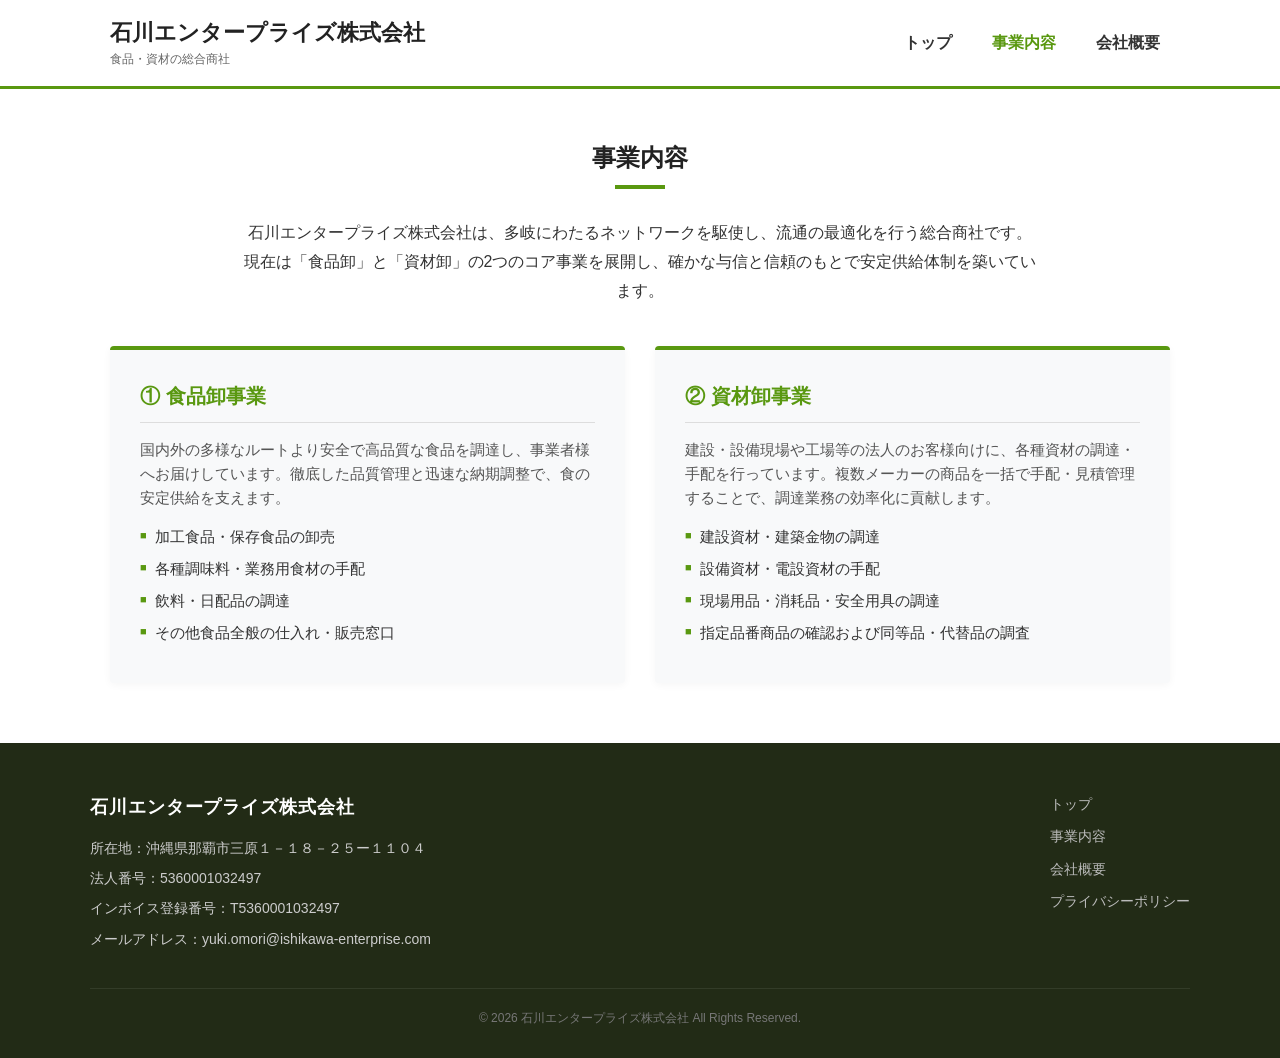
==== commit bd0fc5a9: "全ページメールアドレス更新" ====
--- a/business.html
+++ b/business.html
@@ -64,7 +64,7 @@
             <p>所在地：沖縄県那覇市三原１－１８－２５ー１１０４</p>
             <p>法人番号：5360001032497</p>
             <p>インボイス登録番号：T5360001032497</p>
-            <p>メールアドレス：yuki.omori84@gmail.com</p>
+            <p>メールアドレス：yuki.omori@ishikawa-enterprise.com</p>
         </div>
         <div class="footer-links">
             <ul>
